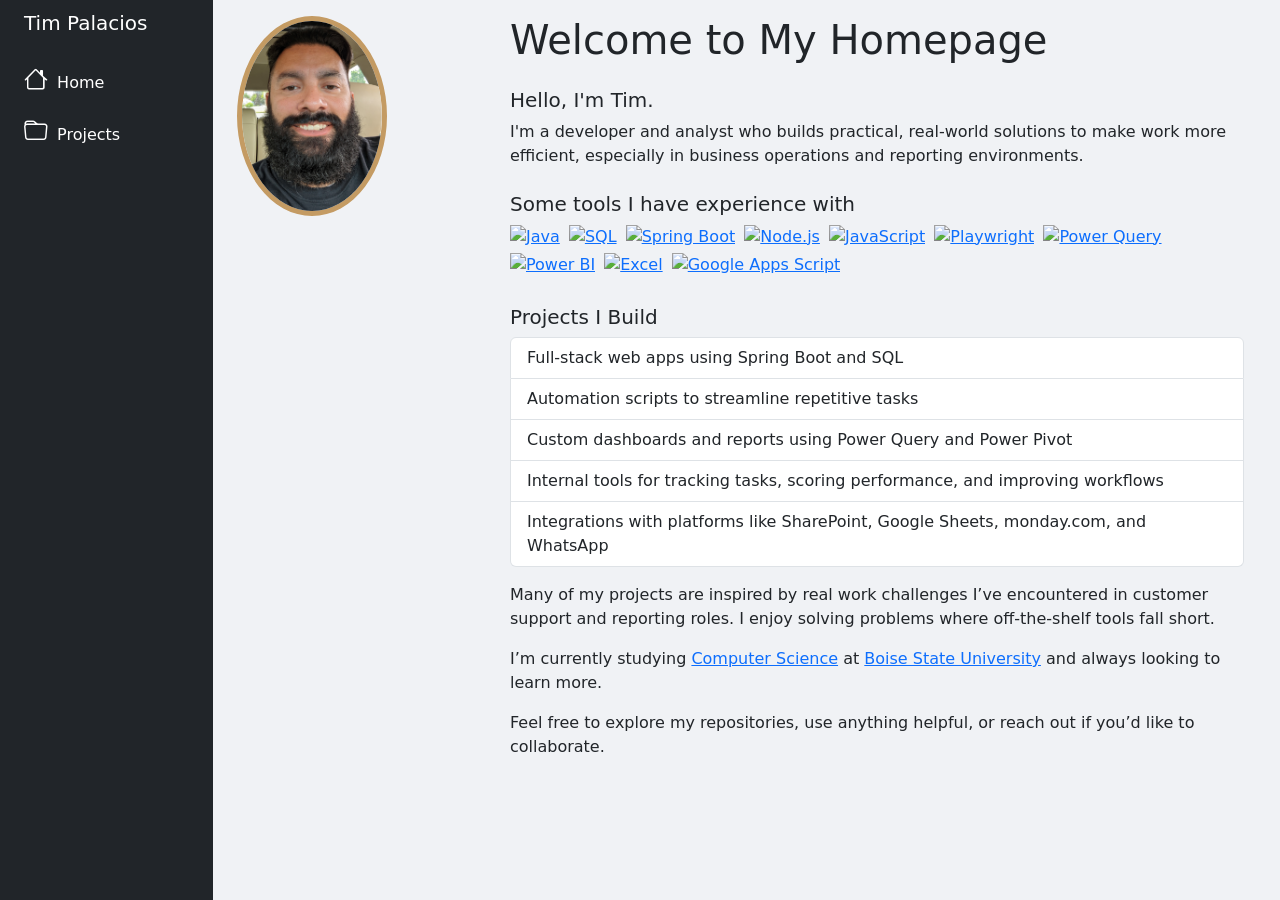
==== index.html @ 44e84a82 "Relates to #3. Modified badges for tools." ====
<!DOCTYPE html>
<html lang="en">
<head>
    <meta charset="UTF-8"/>
    <meta name="viewport" content="width=device-width, initial-scale=1"/>
    <title>Tim Palacios | Website</title>

    <!-- Bootstrap CSS -->
    <link href="https://cdn.jsdelivr.net/npm/bootstrap@5.3.3/dist/css/bootstrap.min.css" rel="stylesheet">

    <!-- Bootstrap Icons -->
    <link href="https://cdn.jsdelivr.net/npm/bootstrap-icons@1.11.3/font/bootstrap-icons.css" rel="stylesheet">

    <!-- Custom CSS (optional) -->
    <link rel="stylesheet" href="styles.css"/>
</head>
<body>

<div class="container-fluid">
    <div class="row flex-nowrap">
        <!-- Sidebar -->
        <div class="col-auto col-md-3 col-xl-2 px-sm-2 px-0 bg-dark">
            <div class="d-flex flex-column align-items-center align-items-sm-start px-3 pt-2 text-white min-vh-100">
                <a href="index.html"
                   class="d-flex align-items-center pb-3 mb-md-0 me-md-auto text-white text-decoration-none">
                    <span class="fs-5 d-none d-sm-inline">Tim Palacios</span>
                </a>
                <ul class="nav nav-pills flex-column mb-sm-auto mb-0 align-items-center align-items-sm-start" id="menu">
                    <li class="nav-item">
                        <a href="index.html" class="nav-link align-middle px-0">
                            <i class="fs-4 bi-house"></i>
                            <span class="ms-1 d-none d-sm-inline">Home</span>
                        </a>
                    </li>
                    <li class="nav-item">
                        <a href="projects.html" class="nav-link align-middle px-0">
                            <i class="fs-4 bi-folder"></i>
                            <span class="ms-1 d-none d-sm-inline">Projects</span>
                        </a>
                    </li>
                </ul>
            </div>
        </div>

        <!-- Main content -->
        <div class="col py-3">
            <div class="container-fluid">
                <div class="row">
                    <div class="col-md-3">
                        <div class="oval-frame mb-3">
                            <img src="img/profile_photo.png" class="img-fluid" alt="My profile photo">
                        </div>
                    </div>
                    <div class="col-md-9 px-4">
                        <h1 class="mb-4">Welcome to My Homepage</h1>
                        <h5>Hello, I'm Tim.</h5>
                        <p>
                            I'm a developer and analyst who builds practical, real-world solutions to make work more
                            efficient, especially in business operations and reporting environments.
                        </p>

                        <h5 class="mt-4">Some tools I have experience with</h5>
                        <ul class="list-inline">
                            <li class="list-inline-item me-1 mb-1">
                                <a href="https://www.java.com/" target="_blank">
                                    <img src="https://img.shields.io/badge/Java-ED8B00?logo=openjdk&logoColor=white" alt="Java" />
                                </a>
                            </li>
                            <li class="list-inline-item me-1 mb-1">
                                <a href="https://en.wikipedia.org/wiki/SQL" target="_blank">
                                    <img src="https://img.shields.io/badge/SQL-4479A1?logo=postgresql&logoColor=white" alt="SQL" />
                                </a>
                            </li>
                            <li class="list-inline-item me-1 mb-1">
                                <a href="https://spring.io/projects/spring-boot" target="_blank">
                                    <img src="https://img.shields.io/badge/Spring_Boot-6DB33F?logo=springboot&logoColor=white" alt="Spring Boot" />
                                </a>
                            </li>
                            <li class="list-inline-item me-1 mb-1">
                                <a href="https://nodejs.org/" target="_blank">
                                    <img src="https://img.shields.io/badge/Node.js-339933?logo=node.js&logoColor=white" alt="Node.js" />
                                </a>
                            </li>
                            <li class="list-inline-item me-1 mb-1">
                                <a href="https://developer.mozilla.org/en-US/docs/Web/JavaScript" target="_blank">
                                    <img src="https://img.shields.io/badge/JavaScript-F7DF1E?logo=javascript&logoColor=black" alt="JavaScript" />
                                </a>
                            </li>
                            <li class="list-inline-item me-1 mb-1">
                                <a href="https://playwright.dev/" target="_blank">
                                    <img src="https://img.shields.io/badge/Playwright-45BA63?logo=playwright&logoColor=white" alt="Playwright" />
                                </a>
                            </li>
                            <li class="list-inline-item me-1 mb-1">
                                <a href="https://learn.microsoft.com/en-us/power-query/" target="_blank">
                                    <img src="https://img.shields.io/badge/Power_Query-2596be?logo=microsoft&logoColor=white" alt="Power Query" />
                                </a>
                            </li>
                            <li class="list-inline-item me-1 mb-1">
                                <a href="https://powerbi.microsoft.com/" target="_blank">
                                    <img src="https://img.shields.io/badge/Power_BI-F2C811?logo=powerbi&logoColor=black" alt="Power BI" />
                                </a>
                            </li>
                            <li class="list-inline-item me-1 mb-1">
                                <a href="https://www.microsoft.com/en-us/microsoft-365/excel" target="_blank">
                                    <img src="https://img.shields.io/badge/Excel-217346?logo=microsoft-excel&logoColor=white" alt="Excel" />
                                </a>
                            </li>
                            <li class="list-inline-item me-1 mb-1">
                                <a href="https://developers.google.com/apps-script" target="_blank">
                                    <img src="https://img.shields.io/badge/Google_Apps_Script-4285F4?logo=google&logoColor=white" alt="Google Apps Script" />
                                </a>
                            </li>
                        </ul>

                        <h5 class="mt-4">Projects I Build</h5>
                        <ul class="list-group mb-3">
                            <li class="list-group-item">Full-stack web apps using Spring Boot and SQL</li>
                            <li class="list-group-item">Automation scripts to streamline repetitive tasks</li>
                            <li class="list-group-item">Custom dashboards and reports using Power Query and Power
                                Pivot
                            </li>
                            <li class="list-group-item">Internal tools for tracking tasks, scoring performance, and
                                improving workflows
                            </li>
                            <li class="list-group-item">Integrations with platforms like SharePoint, Google Sheets,
                                monday.com, and WhatsApp
                            </li>
                        </ul>

                        <p>
                            Many of my projects are inspired by real work challenges I’ve encountered in customer
                            support and reporting roles.
                            I enjoy solving problems where off-the-shelf tools fall short.
                        </p>

                        <p>
                            I’m currently studying <a href="https://www.boisestate.edu/coen-cs/" target="_blank">Computer Science</a> at
                            <a href="https://www.boisestate.edu/" target="_blank">Boise State University</a> and always looking to
                            learn more.
                        </p>

                        <p>
                            Feel free to explore my repositories, use anything helpful, or reach out if you’d like to
                            collaborate.
                        </p>
                    </div>
                </div>
            </div>
        </div>
    </div>
</div>
<!-- Bootstrap JS (Bundle includes Popper) -->
<script src="https://cdn.jsdelivr.net/npm/bootstrap@5.3.3/dist/js/bootstrap.bundle.min.js"></script>

</body>
</html>
---- styles.css ----
body {
    background-color: #f0f2f5;
    overflow-x: hidden;
}

.nav-link {
    color: #ffffff;
}

.nav-link:hover,
.nav-link:focus {
    color: #c49b63;
}

.bg-dark {
    background-color: #212529 !important;
}

.oval-frame {
    width: 150px;
    height: 200px;
    overflow: hidden;
    border-radius: 50% / 50%;
    border: 5px solid #c49b63;
}

.oval-frame img {
    width: 150px;
    height: auto;
    display: block;
    margin: 0 auto;
}

a.techstack {
    text-decoration: none;
}
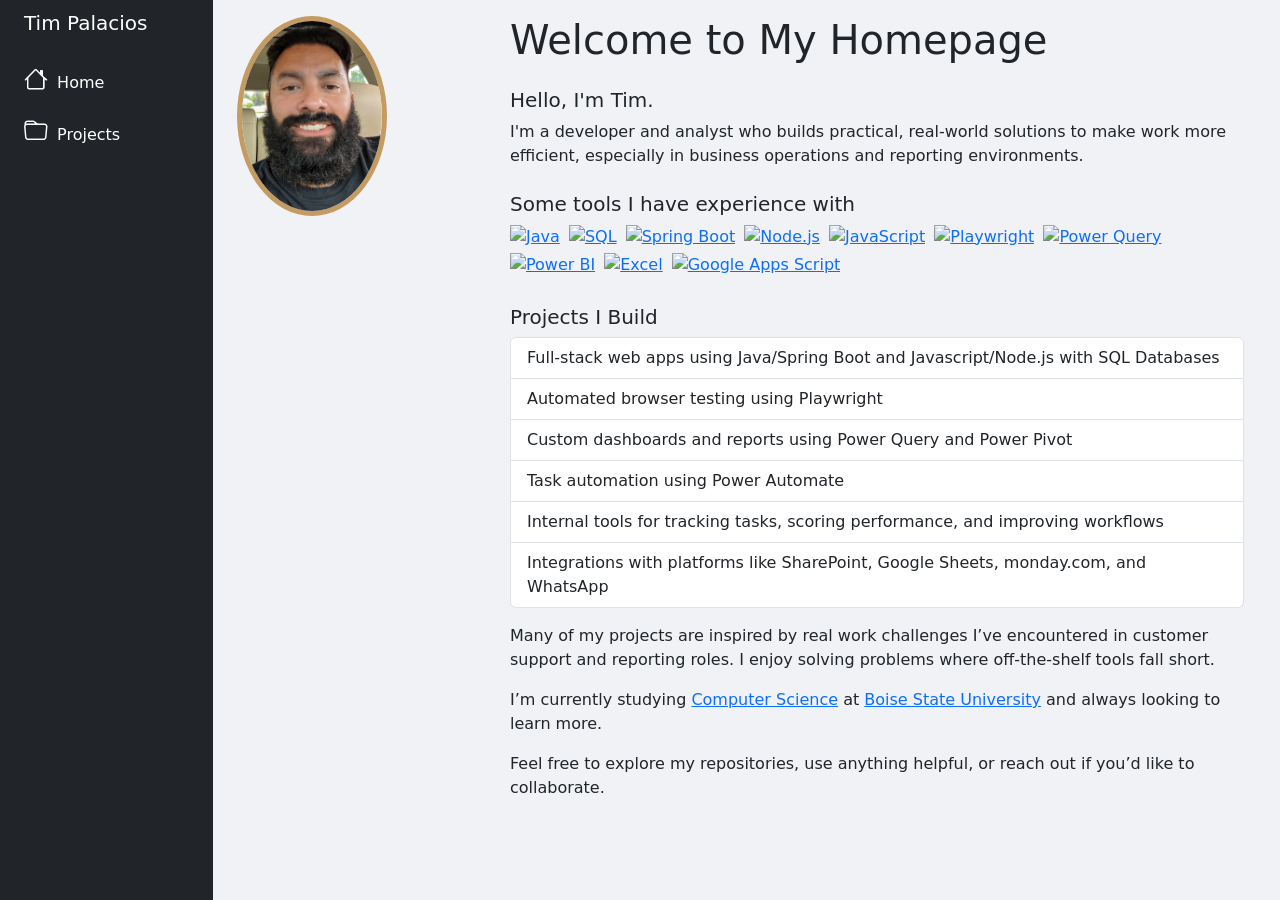
==== commit 8638ee59: "Relates to #3. Modified Projects I Build section." ====
--- a/index.html
+++ b/index.html
@@ -115,11 +115,12 @@
 
                         <h5 class="mt-4">Projects I Build</h5>
                         <ul class="list-group mb-3">
-                            <li class="list-group-item">Full-stack web apps using Spring Boot and SQL</li>
-                            <li class="list-group-item">Automation scripts to streamline repetitive tasks</li>
+                            <li class="list-group-item">Full-stack web apps using Java/Spring Boot and Javascript/Node.js with SQL Databases</li>
+                            <li class="list-group-item">Automated browser testing using Playwright</li>
                             <li class="list-group-item">Custom dashboards and reports using Power Query and Power
                                 Pivot
                             </li>
+                            <li class="list-group-item">Task automation using Power Automate</li>
                             <li class="list-group-item">Internal tools for tracking tasks, scoring performance, and
                                 improving workflows
                             </li>
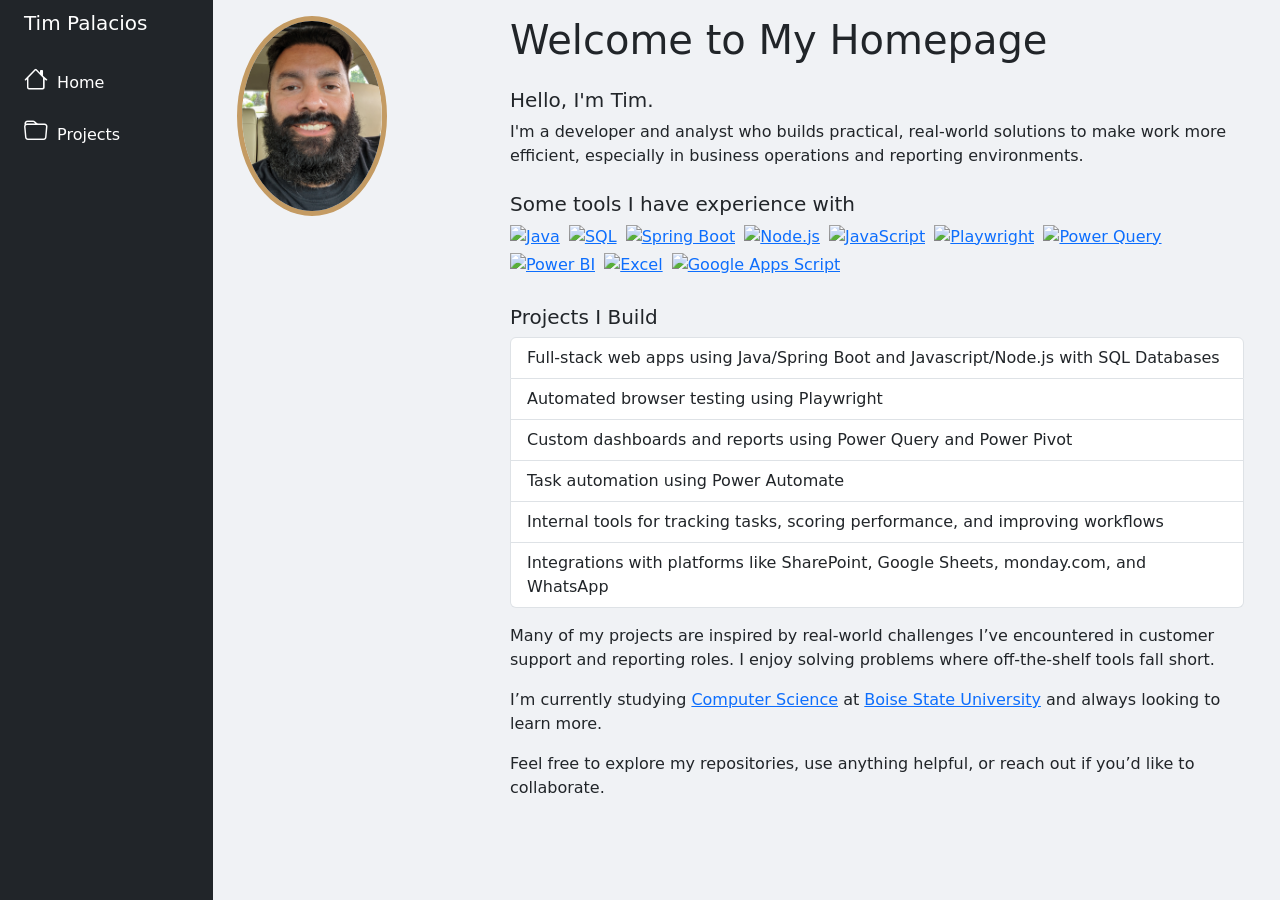
==== commit bc8cd382: "Relates to #3. Fixed typo real work to real-world." ====
--- a/index.html
+++ b/index.html
@@ -130,7 +130,7 @@
                         </ul>
 
                         <p>
-                            Many of my projects are inspired by real work challenges I’ve encountered in customer
+                            Many of my projects are inspired by real-world challenges I’ve encountered in customer
                             support and reporting roles.
                             I enjoy solving problems where off-the-shelf tools fall short.
                         </p>
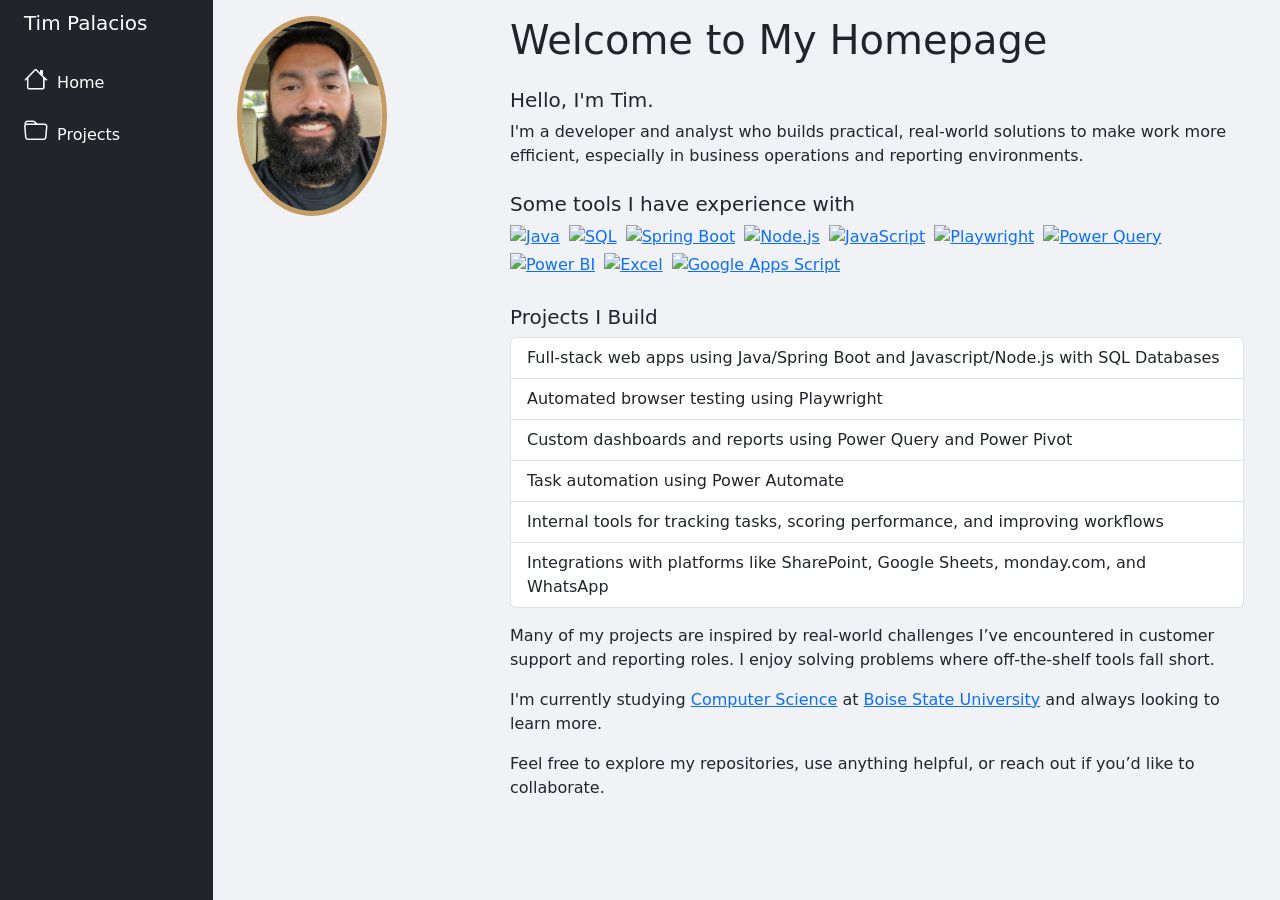
==== commit 94849fca: "Fixed possible window.opener vulnerability" ====
--- a/index.html
+++ b/index.html
@@ -13,6 +13,16 @@
 
     <!-- Custom CSS (optional) -->
     <link rel="stylesheet" href="styles.css"/>
+
+    <!-- Google tag (gtag.js) -->
+    <script async src="https://www.googletagmanager.com/gtag/js?id=G-NB6CGJ47D2"></script>
+    <script>
+        window.dataLayer = window.dataLayer || [];
+        function gtag(){dataLayer.push(arguments);}
+        gtag('js', new Date());
+
+        gtag('config', 'G-NB6CGJ47D2');
+    </script>
 </head>
 <body>
 
@@ -62,52 +72,52 @@
                         <h5 class="mt-4">Some tools I have experience with</h5>
                         <ul class="list-inline">
                             <li class="list-inline-item me-1 mb-1">
-                                <a href="https://www.java.com/" target="_blank">
+                                <a href="https://www.java.com/" target="_blank" rel="noopener noreferrer">
                                     <img src="https://img.shields.io/badge/Java-ED8B00?logo=openjdk&logoColor=white" alt="Java" />
                                 </a>
                             </li>
                             <li class="list-inline-item me-1 mb-1">
-                                <a href="https://en.wikipedia.org/wiki/SQL" target="_blank">
+                                <a href="https://en.wikipedia.org/wiki/SQL" target="_blank" rel="noopener noreferrer">
                                     <img src="https://img.shields.io/badge/SQL-4479A1?logo=postgresql&logoColor=white" alt="SQL" />
                                 </a>
                             </li>
                             <li class="list-inline-item me-1 mb-1">
-                                <a href="https://spring.io/projects/spring-boot" target="_blank">
+                                <a href="https://spring.io/projects/spring-boot" target="_blank" rel="noopener noreferrer">
                                     <img src="https://img.shields.io/badge/Spring_Boot-6DB33F?logo=springboot&logoColor=white" alt="Spring Boot" />
                                 </a>
                             </li>
                             <li class="list-inline-item me-1 mb-1">
-                                <a href="https://nodejs.org/" target="_blank">
+                                <a href="https://nodejs.org/" target="_blank" rel="noopener noreferrer">
                                     <img src="https://img.shields.io/badge/Node.js-339933?logo=node.js&logoColor=white" alt="Node.js" />
                                 </a>
                             </li>
                             <li class="list-inline-item me-1 mb-1">
-                                <a href="https://developer.mozilla.org/en-US/docs/Web/JavaScript" target="_blank">
+                                <a href="https://developer.mozilla.org/en-US/docs/Web/JavaScript" target="_blank" rel="noopener noreferrer">
                                     <img src="https://img.shields.io/badge/JavaScript-F7DF1E?logo=javascript&logoColor=black" alt="JavaScript" />
                                 </a>
                             </li>
                             <li class="list-inline-item me-1 mb-1">
-                                <a href="https://playwright.dev/" target="_blank">
+                                <a href="https://playwright.dev/" target="_blank" rel="noopener noreferrer">
                                     <img src="https://img.shields.io/badge/Playwright-45BA63?logo=playwright&logoColor=white" alt="Playwright" />
                                 </a>
                             </li>
                             <li class="list-inline-item me-1 mb-1">
-                                <a href="https://learn.microsoft.com/en-us/power-query/" target="_blank">
+                                <a href="https://learn.microsoft.com/en-us/power-query/" target="_blank" rel="noopener noreferrer">
                                     <img src="https://img.shields.io/badge/Power_Query-2596be?logo=microsoft&logoColor=white" alt="Power Query" />
                                 </a>
                             </li>
                             <li class="list-inline-item me-1 mb-1">
-                                <a href="https://powerbi.microsoft.com/" target="_blank">
+                                <a href="https://powerbi.microsoft.com/" target="_blank" rel="noopener noreferrer">
                                     <img src="https://img.shields.io/badge/Power_BI-F2C811?logo=powerbi&logoColor=black" alt="Power BI" />
                                 </a>
                             </li>
                             <li class="list-inline-item me-1 mb-1">
-                                <a href="https://www.microsoft.com/en-us/microsoft-365/excel" target="_blank">
+                                <a href="https://www.microsoft.com/en-us/microsoft-365/excel" target="_blank" rel="noopener noreferrer">
                                     <img src="https://img.shields.io/badge/Excel-217346?logo=microsoft-excel&logoColor=white" alt="Excel" />
                                 </a>
                             </li>
                             <li class="list-inline-item me-1 mb-1">
-                                <a href="https://developers.google.com/apps-script" target="_blank">
+                                <a href="https://developers.google.com/apps-script" target="_blank" rel="noopener noreferrer">
                                     <img src="https://img.shields.io/badge/Google_Apps_Script-4285F4?logo=google&logoColor=white" alt="Google Apps Script" />
                                 </a>
                             </li>
@@ -136,8 +146,8 @@
                         </p>
 
                         <p>
-                            I’m currently studying <a href="https://www.boisestate.edu/coen-cs/" target="_blank">Computer Science</a> at
-                            <a href="https://www.boisestate.edu/" target="_blank">Boise State University</a> and always looking to
+                            I'm currently studying <a href="https://www.boisestate.edu/coen-cs/" target="_blank" rel="noopener noreferrer">Computer Science</a> at
+                            <a href="https://www.boisestate.edu/" target="_blank" rel="noopener noreferrer">Boise State University</a> and always looking to
                             learn more.
                         </p>
 
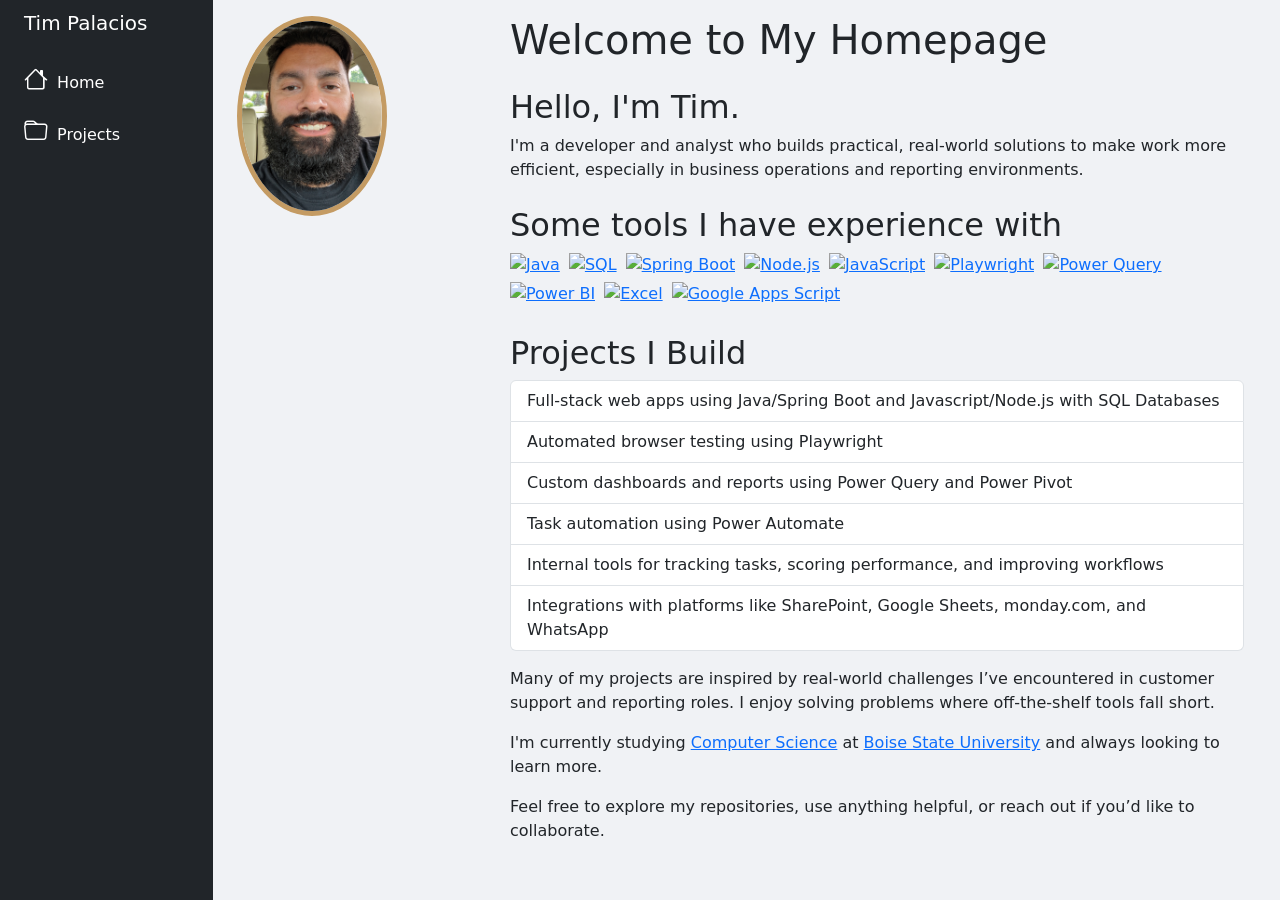
==== commit 2e7bf181: "Improved SEO and Analystics" ====
--- a/index.html
+++ b/index.html
@@ -31,7 +31,7 @@
         <!-- Sidebar -->
         <div class="col-auto col-md-3 col-xl-2 px-sm-2 px-0 bg-dark">
             <div class="d-flex flex-column align-items-center align-items-sm-start px-3 pt-2 text-white min-vh-100">
-                <a href="index.html"
+                <a href="/"
                    class="d-flex align-items-center pb-3 mb-md-0 me-md-auto text-white text-decoration-none">
                     <span class="fs-5 d-none d-sm-inline">Tim Palacios</span>
                 </a>
@@ -63,13 +63,13 @@
                     </div>
                     <div class="col-md-9 px-4">
                         <h1 class="mb-4">Welcome to My Homepage</h1>
-                        <h5>Hello, I'm Tim.</h5>
+                        <h2>Hello, I'm Tim.</h2>
                         <p>
                             I'm a developer and analyst who builds practical, real-world solutions to make work more
                             efficient, especially in business operations and reporting environments.
                         </p>
 
-                        <h5 class="mt-4">Some tools I have experience with</h5>
+                        <h2 class="mt-4">Some tools I have experience with</h2>
                         <ul class="list-inline">
                             <li class="list-inline-item me-1 mb-1">
                                 <a href="https://www.java.com/" target="_blank" rel="noopener noreferrer">
@@ -123,7 +123,7 @@
                             </li>
                         </ul>
 
-                        <h5 class="mt-4">Projects I Build</h5>
+                        <h2 class="mt-4">Projects I Build</h2>
                         <ul class="list-group mb-3">
                             <li class="list-group-item">Full-stack web apps using Java/Spring Boot and Javascript/Node.js with SQL Databases</li>
                             <li class="list-group-item">Automated browser testing using Playwright</li>
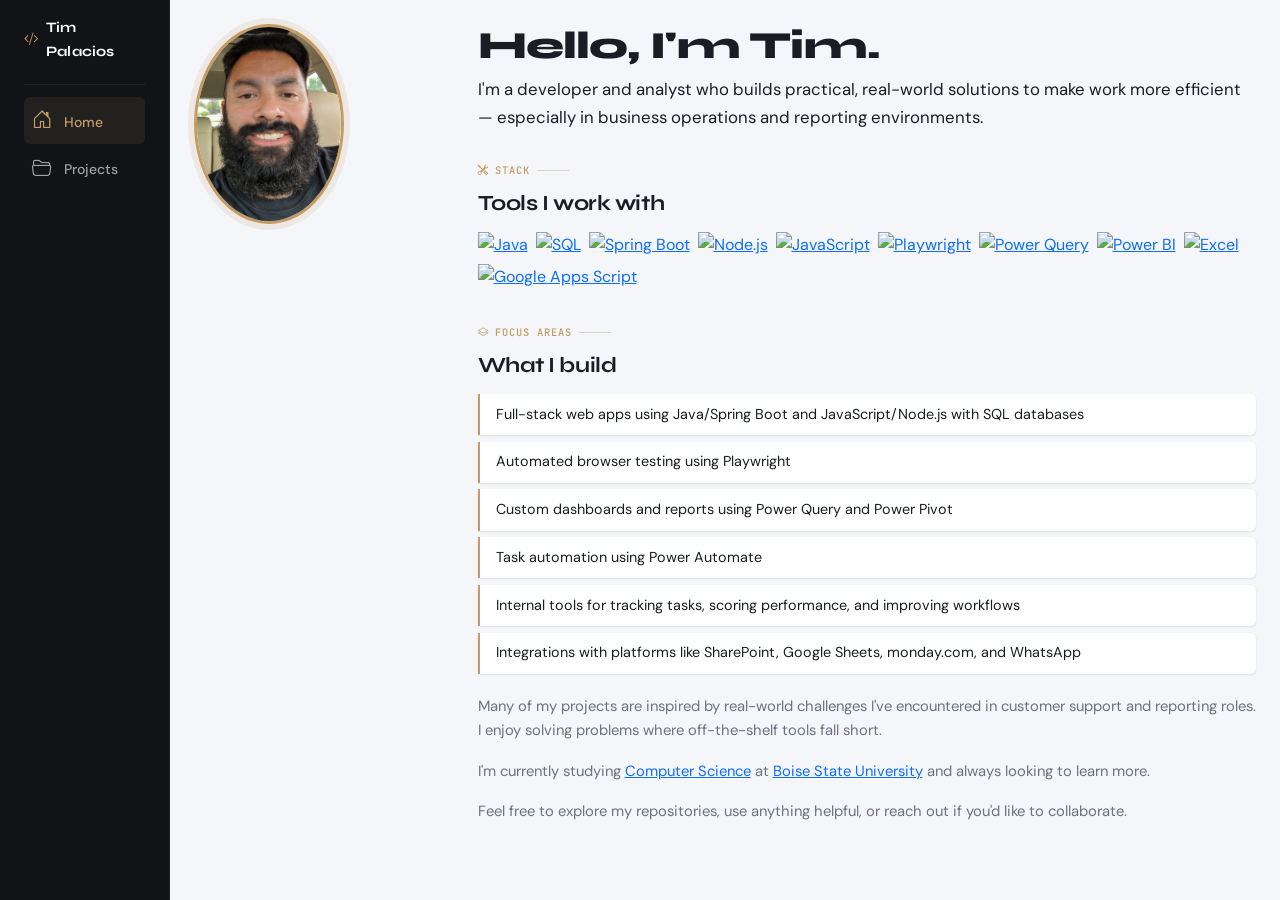
==== commit a9bdc110: "Relates to #9 #10 #11. UI overhaul — fonts, featured project, layout polish - Swap Inter for Syne (h" ====
--- a/index.html
+++ b/index.html
@@ -3,7 +3,7 @@
 <head>
     <meta charset="UTF-8"/>
     <meta name="viewport" content="width=device-width, initial-scale=1"/>
-    <title>Tim Palacios | Website</title>
+    <title>Tim Palacios | Developer &amp; Analyst</title>
 
     <!-- Bootstrap CSS -->
     <link href="https://cdn.jsdelivr.net/npm/bootstrap@5.3.3/dist/css/bootstrap.min.css" rel="stylesheet">
@@ -11,7 +11,7 @@
     <!-- Bootstrap Icons -->
     <link href="https://cdn.jsdelivr.net/npm/bootstrap-icons@1.11.3/font/bootstrap-icons.css" rel="stylesheet">
 
-    <!-- Custom CSS (optional) -->
+    <!-- Custom CSS -->
     <link rel="stylesheet" href="styles.css"/>
 
     <!-- Google tag (gtag.js) -->
@@ -20,7 +20,6 @@
         window.dataLayer = window.dataLayer || [];
         function gtag(){dataLayer.push(arguments);}
         gtag('js', new Date());
-
         gtag('config', 'G-NB6CGJ47D2');
     </script>
 </head>
@@ -29,23 +28,23 @@
 <div class="container-fluid">
     <div class="row flex-nowrap">
         <!-- Sidebar -->
-        <div class="col-auto col-md-3 col-xl-2 px-sm-2 px-0 bg-dark">
-            <div class="d-flex flex-column align-items-center align-items-sm-start px-3 pt-2 text-white min-vh-100">
-                <a href="/"
-                   class="d-flex align-items-center pb-3 mb-md-0 me-md-auto text-white text-decoration-none">
-                    <span class="fs-5 d-none d-sm-inline">Tim Palacios</span>
+        <div class="col-auto sidebar-col px-sm-2 px-0 bg-dark">
+            <div class="d-flex flex-column align-items-center align-items-sm-start px-3 pt-3 text-white min-vh-100">
+                <a href="/" class="sidebar-brand d-none d-sm-flex w-100">
+                    <i class="bi bi-code-slash" style="color: var(--color-accent);"></i>
+                    Tim Palacios
                 </a>
-                <ul class="nav nav-pills flex-column mb-sm-auto mb-0 align-items-center align-items-sm-start" id="menu">
-                    <li class="nav-item">
-                        <a href="index.html" class="nav-link align-middle px-0">
-                            <i class="fs-4 bi-house"></i>
-                            <span class="ms-1 d-none d-sm-inline">Home</span>
+                <ul class="nav nav-pills flex-column mb-sm-auto mb-0 align-items-center align-items-sm-start w-100" id="menu">
+                    <li class="nav-item w-100">
+                        <a href="index.html" class="nav-link align-middle px-2 active" style="color: var(--color-accent); background: rgba(196,155,99,0.1);">
+                            <i class="fs-5 bi-house-door"></i>
+                            <span class="ms-2 d-none d-sm-inline">Home</span>
                         </a>
                     </li>
-                    <li class="nav-item">
-                        <a href="projects.html" class="nav-link align-middle px-0">
-                            <i class="fs-4 bi-folder"></i>
-                            <span class="ms-1 d-none d-sm-inline">Projects</span>
+                    <li class="nav-item w-100">
+                        <a href="projects.html" class="nav-link align-middle px-2">
+                            <i class="fs-5 bi-folder2-open"></i>
+                            <span class="ms-2 d-none d-sm-inline">Projects</span>
                         </a>
                     </li>
                 </ul>
@@ -53,24 +52,24 @@
         </div>
 
         <!-- Main content -->
-        <div class="col py-3">
-            <div class="container-fluid">
-                <div class="row">
-                    <div class="col-md-3">
-                        <div class="oval-frame mb-3">
-                            <img src="img/profile_photo.png" class="img-fluid" alt="My profile photo">
+        <div class="col py-4 px-4">
+            <div class="content-area">
+                <div class="row align-items-start">
+                    <div class="col-md-3 mb-3">
+                        <div class="oval-frame">
+                            <img src="img/profile_photo.png" class="img-fluid" alt="Tim Palacios profile photo">
                         </div>
                     </div>
-                    <div class="col-md-9 px-4">
-                        <h1 class="mb-4">Welcome to My Homepage</h1>
-                        <h2>Hello, I'm Tim.</h2>
-                        <p>
+                    <div class="col-md-9 ps-md-4">
+                        <h1 class="mb-2">Hello, I'm Tim.</h1>
+                        <p class="mb-4" style="font-size: 1.05rem;">
                             I'm a developer and analyst who builds practical, real-world solutions to make work more
-                            efficient, especially in business operations and reporting environments.
+                            efficient — especially in business operations and reporting environments.
                         </p>
 
-                        <h2 class="mt-4">Some tools I have experience with</h2>
-                        <ul class="list-inline">
+                        <div class="section-label"><i class="bi bi-tools"></i> Stack</div>
+                        <h2 class="mt-0 mb-3">Tools I work with</h2>
+                        <ul class="list-inline mb-4">
                             <li class="list-inline-item me-1 mb-1">
                                 <a href="https://www.java.com/" target="_blank" rel="noopener noreferrer">
                                     <img src="https://img.shields.io/badge/Java-ED8B00?logo=openjdk&logoColor=white" alt="Java" />
@@ -123,37 +122,29 @@
                             </li>
                         </ul>
 
-                        <h2 class="mt-4">Projects I Build</h2>
-                        <ul class="list-group mb-3">
-                            <li class="list-group-item">Full-stack web apps using Java/Spring Boot and Javascript/Node.js with SQL Databases</li>
-                            <li class="list-group-item">Automated browser testing using Playwright</li>
-                            <li class="list-group-item">Custom dashboards and reports using Power Query and Power
-                                Pivot
-                            </li>
-                            <li class="list-group-item">Task automation using Power Automate</li>
-                            <li class="list-group-item">Internal tools for tracking tasks, scoring performance, and
-                                improving workflows
-                            </li>
-                            <li class="list-group-item">Integrations with platforms like SharePoint, Google Sheets,
-                                monday.com, and WhatsApp
-                            </li>
+                        <div class="section-label"><i class="bi bi-layers"></i> Focus Areas</div>
+                        <h2 class="mt-0 mb-3">What I build</h2>
+                        <ul class="focus-list">
+                            <li>Full-stack web apps using Java/Spring Boot and JavaScript/Node.js with SQL databases</li>
+                            <li>Automated browser testing using Playwright</li>
+                            <li>Custom dashboards and reports using Power Query and Power Pivot</li>
+                            <li>Task automation using Power Automate</li>
+                            <li>Internal tools for tracking tasks, scoring performance, and improving workflows</li>
+                            <li>Integrations with platforms like SharePoint, Google Sheets, monday.com, and WhatsApp</li>
                         </ul>
 
-                        <p>
-                            Many of my projects are inspired by real-world challenges I’ve encountered in customer
-                            support and reporting roles.
-                            I enjoy solving problems where off-the-shelf tools fall short.
+                        <p style="font-size: 0.925rem; color: var(--color-text-muted);">
+                            Many of my projects are inspired by real-world challenges I've encountered in customer
+                            support and reporting roles. I enjoy solving problems where off-the-shelf tools fall short.
                         </p>
 
-                        <p>
+                        <p style="font-size: 0.925rem; color: var(--color-text-muted);">
                             I'm currently studying <a href="https://www.boisestate.edu/coen-cs/" target="_blank" rel="noopener noreferrer">Computer Science</a> at
-                            <a href="https://www.boisestate.edu/" target="_blank" rel="noopener noreferrer">Boise State University</a> and always looking to
-                            learn more.
+                            <a href="https://www.boisestate.edu/" target="_blank" rel="noopener noreferrer">Boise State University</a> and always looking to learn more.
                         </p>
 
-                        <p>
-                            Feel free to explore my repositories, use anything helpful, or reach out if you’d like to
-                            collaborate.
+                        <p style="font-size: 0.925rem; color: var(--color-text-muted);">
+                            Feel free to explore my repositories, use anything helpful, or reach out if you'd like to collaborate.
                         </p>
                     </div>
                 </div>
@@ -161,7 +152,8 @@
         </div>
     </div>
 </div>
-<!-- Bootstrap JS (Bundle includes Popper) -->
+
+<!-- Bootstrap JS -->
 <script src="https://cdn.jsdelivr.net/npm/bootstrap@5.3.3/dist/js/bootstrap.bundle.min.js"></script>
 
 </body>
--- a/styles.css
+++ b/styles.css
@@ -1,27 +1,164 @@
+/* ================================
+   Custom Fonts
+   ================================ */
+@import url('https://fonts.googleapis.com/css2?family=Syne:wght@600;700;800&family=DM+Sans:opsz,wght@9..40,400;9..40,500&family=JetBrains+Mono:wght@500&display=swap');
+
+/* ================================
+   CSS Variables / Custom Properties
+   ================================ */
+:root {
+    /* Colors - Light Mode */
+    --color-bg: #f4f6f9;
+    --color-surface: #ffffff;
+    --color-text: #1a1d23;
+    --color-text-muted: #6b7280;
+    --color-accent: #c49b63;
+    --color-accent-dim: rgba(196, 155, 99, 0.15);
+    --color-dark: #111317;
+    --color-white: #ffffff;
+    --color-link: #0d6efd;
+    --color-link-hover: #0a58ca;
+    --color-border: rgba(0, 0, 0, 0.08);
+    --color-featured-border: rgba(196, 155, 99, 0.5);
+
+    /* Spacing */
+    --spacing-sm: 0.5rem;
+    --spacing-md: 1rem;
+    --spacing-lg: 2rem;
+
+    /* Transitions */
+    --transition-fast: 0.15s ease;
+    --transition-normal: 0.2s ease;
+    --transition-slow: 0.3s ease;
+
+    /* Shadows */
+    --shadow-sm: 0 1px 3px rgba(0, 0, 0, 0.06), 0 1px 2px rgba(0, 0, 0, 0.04);
+    --shadow-md: 0 4px 16px rgba(0, 0, 0, 0.1);
+    --shadow-lg: 0 8px 32px rgba(0, 0, 0, 0.15);
+    --shadow-featured: 0 4px 20px rgba(196, 155, 99, 0.2);
+
+    /* Border radius */
+    --radius-sm: 6px;
+    --radius-md: 10px;
+    --radius-lg: 14px;
+}
+
+/* ================================
+   Dark Mode Variables
+   ================================ */
+@media (prefers-color-scheme: dark) {
+    :root {
+        --color-bg: #0f1117;
+        --color-surface: #1a1d26;
+        --color-text: #e8eaf0;
+        --color-text-muted: #9095a3;
+        --color-dark: #080a0f;
+        --color-white: #ffffff;
+        --color-link: #6ea8fe;
+        --color-link-hover: #9ec5fe;
+        --color-border: rgba(255, 255, 255, 0.07);
+        --color-featured-border: rgba(196, 155, 99, 0.4);
+    }
+}
+
+/* ================================
+   Global Reset
+   ================================ */
+*, *::before, *::after {
+    box-sizing: border-box;
+}
+
+/* ================================
+   Base Styles
+   ================================ */
 body {
-    background-color: #f0f2f5;
-    overflow-x: hidden;
+    background-color: var(--color-bg);
+    color: var(--color-text);
+    font-family: 'DM Sans', system-ui, -apple-system, sans-serif;
+    font-size: 1rem;
+    line-height: 1.65;
+}
+
+/* ================================
+   Main Content Area
+   ================================ */
+.content-area {
+    max-width: 1100px;
+}
+
+/* ================================
+   Navigation / Sidebar
+   ================================ */
+.bg-dark {
+    background-color: var(--color-dark) !important;
+    border-right: 1px solid rgba(255, 255, 255, 0.05);
+}
+
+@media (min-width: 576px) {
+    .sidebar-col {
+        width: 170px;
+        flex: 0 0 170px;
+    }
+}
+
+.sidebar-brand {
+    font-family: 'Syne', sans-serif;
+    font-size: 0.9rem;
+    font-weight: 700;
+    letter-spacing: 0.01em;
+    color: var(--color-white);
+    text-decoration: none;
+    display: flex;
+    align-items: center;
+    gap: 0.5rem;
+    padding-bottom: 1.25rem;
+    border-bottom: 1px solid rgba(255, 255, 255, 0.08);
+    margin-bottom: 0.75rem;
+}
+
+.sidebar-brand:hover {
+    color: var(--color-accent);
 }
 
 .nav-link {
-    color: #ffffff;
+    font-family: 'DM Sans', sans-serif;
+    color: rgba(255, 255, 255, 0.6);
+    font-size: 0.875rem;
+    font-weight: 500;
+    border-radius: var(--radius-sm);
+    padding: 0.45rem 0.6rem;
+    transition: color var(--transition-normal), background var(--transition-normal), transform var(--transition-fast);
 }
 
 .nav-link:hover,
 .nav-link:focus {
-    color: #c49b63;
-}
-
-.bg-dark {
-    background-color: #212529 !important;
-}
-
+    color: var(--color-white);
+    background: rgba(255, 255, 255, 0.07);
+    transform: translateX(3px);
+}
+
+.nav-link:focus {
+    outline: 2px solid var(--color-accent);
+    outline-offset: 2px;
+}
+
+
+/* ================================
+   Profile / Oval Frame
+   ================================ */
 .oval-frame {
     width: 150px;
     height: 200px;
     overflow: hidden;
     border-radius: 50% / 50%;
-    border: 5px solid #c49b63;
+    border: 3px solid var(--color-accent);
+    box-shadow: 0 0 0 6px var(--color-accent-dim);
+    transition: transform var(--transition-normal), box-shadow var(--transition-normal);
+}
+
+.oval-frame:hover {
+    transform: scale(1.04);
+    box-shadow: 0 0 0 8px var(--color-accent-dim), var(--shadow-md);
 }
 
 .oval-frame img {
@@ -31,6 +168,365 @@
     margin: 0 auto;
 }
 
+@media (max-width: 576px) {
+    .oval-frame {
+        width: 120px;
+        height: 160px;
+    }
+
+    .oval-frame img {
+        width: 120px;
+    }
+}
+
+@media (max-width: 375px) {
+    .oval-frame {
+        width: 100px;
+        height: 133px;
+    }
+
+    .oval-frame img {
+        width: 100px;
+    }
+}
+
+/* ================================
+   Section Labels
+   ================================ */
+.section-label {
+    display: inline-flex;
+    align-items: center;
+    gap: 0.4rem;
+    font-family: 'JetBrains Mono', monospace;
+    font-size: 0.65rem;
+    font-weight: 500;
+    letter-spacing: 0.1em;
+    text-transform: uppercase;
+    color: var(--color-accent);
+    margin-bottom: 0.75rem;
+}
+
+.section-label::after {
+    content: '';
+    display: block;
+    width: 2rem;
+    height: 1px;
+    background: var(--color-accent);
+    opacity: 0.4;
+}
+
+/* ================================
+   Typography
+   ================================ */
+h1, h2, h3, h4, h5, h6 {
+    font-family: 'Syne', sans-serif;
+    font-weight: 700;
+    line-height: 1.15;
+    letter-spacing: -0.02em;
+    color: var(--color-text);
+}
+
+h1 {
+    font-size: 2.4rem;
+    font-weight: 800;
+}
+
+h2 {
+    font-size: 1.35rem;
+    margin-top: 1.5rem;
+    margin-bottom: 0.6rem;
+}
+
+.card-title {
+    font-family: 'Syne', sans-serif;
+}
+
+@media (max-width: 768px) {
+    h1 {
+        font-size: 1.9rem;
+    }
+
+    h2 {
+        font-size: 1.15rem;
+    }
+}
+
+/* ================================
+   Cards — Base
+   ================================ */
+.card {
+    background-color: var(--color-surface);
+    border: 1px solid var(--color-border);
+    border-radius: var(--radius-md);
+    box-shadow: var(--shadow-sm);
+    transition: transform var(--transition-normal), box-shadow var(--transition-normal);
+}
+
+.card:hover {
+    transform: translateY(-3px);
+    box-shadow: var(--shadow-md);
+}
+
+.card-body {
+    padding: 1.4rem 1.5rem;
+}
+
+.card-title {
+    font-size: 1rem;
+    font-weight: 700;
+    letter-spacing: -0.01em;
+    margin-bottom: 0.75rem;
+    color: var(--color-text);
+}
+
+/* ================================
+   Featured Project Card
+   ================================ */
+.card-featured {
+    border: 1px solid var(--color-featured-border);
+    background: linear-gradient(135deg, rgba(196, 155, 99, 0.06) 0%, var(--color-surface) 55%);
+    position: relative;
+    overflow: hidden;
+}
+
+.card-featured::before {
+    content: '';
+    position: absolute;
+    top: 0;
+    left: 0;
+    right: 0;
+    height: 2px;
+    background: linear-gradient(90deg, var(--color-accent) 0%, rgba(196, 155, 99, 0.3) 60%, transparent 100%);
+}
+
+.card-featured:hover {
+    box-shadow: var(--shadow-featured);
+    transform: translateY(-3px);
+}
+
+.card-featured .card-title {
+    font-size: 1.25rem;
+}
+
+.badge-featured {
+    display: inline-flex;
+    align-items: center;
+    gap: 0.3rem;
+    font-family: 'JetBrains Mono', monospace;
+    font-size: 0.6rem;
+    font-weight: 500;
+    letter-spacing: 0.08em;
+    text-transform: uppercase;
+    color: var(--color-accent);
+    background: var(--color-accent-dim);
+    border: 1px solid rgba(196, 155, 99, 0.3);
+    border-radius: 100px;
+    padding: 0.2rem 0.65rem;
+    margin-bottom: 0.75rem;
+}
+
+/* ================================
+   Project Card Actions
+   ================================ */
+.card-actions {
+    display: flex;
+    align-items: center;
+    gap: 0.75rem;
+    flex-wrap: wrap;
+    margin-top: 1rem;
+}
+
+.card-link {
+    font-size: 0.825rem;
+    font-weight: 500;
+    color: var(--color-text-muted);
+    text-decoration: none;
+    display: inline-flex;
+    align-items: center;
+    gap: 0.3rem;
+    transition: color var(--transition-fast);
+}
+
+.card-link:hover,
+.card-link:focus {
+    color: var(--color-accent);
+}
+
+.card-link-primary {
+    font-size: 0.825rem;
+    font-weight: 600;
+    color: #111;
+    background: var(--color-accent);
+    text-decoration: none;
+    display: inline-flex;
+    align-items: center;
+    gap: 0.35rem;
+    padding: 0.35rem 0.9rem;
+    border-radius: 100px;
+    transition: background var(--transition-fast), transform var(--transition-fast), box-shadow var(--transition-fast);
+}
+
+.card-link-primary:hover,
+.card-link-primary:focus {
+    background: #d4ab73;
+    transform: translateY(-1px);
+    box-shadow: 0 2px 8px rgba(196, 155, 99, 0.4);
+    color: #111;
+}
+
+/* ================================
+   Tech Stack Badges
+   ================================ */
 a.techstack {
     text-decoration: none;
-}+    display: inline-block;
+    transition: transform var(--transition-fast), opacity var(--transition-fast);
+}
+
+a.techstack:hover,
+a.techstack:focus {
+    transform: translateY(-2px);
+    opacity: 0.85;
+}
+
+a.techstack:focus {
+    outline: 2px solid var(--color-accent);
+    outline-offset: 2px;
+}
+
+.tech-stack-row {
+    display: flex;
+    flex-wrap: wrap;
+    gap: 0.35rem;
+    margin-top: 0.25rem;
+}
+
+/* ================================
+   Status / Meta Text
+   ================================ */
+.project-meta {
+    font-size: 0.8rem;
+    color: var(--color-text-muted);
+    margin-bottom: 0.5rem;
+}
+
+.project-meta strong {
+    color: var(--color-text);
+    font-weight: 600;
+}
+
+/* ================================
+   Focus Areas List (replaces list-group)
+   ================================ */
+.focus-list {
+    list-style: none;
+    padding: 0;
+    margin: 0 0 1.25rem 0;
+    display: flex;
+    flex-direction: column;
+    gap: 0.4rem;
+}
+
+.focus-list li {
+    font-size: 0.9rem;
+    color: var(--color-text);
+    padding: 0.55rem 0.75rem 0.55rem 1rem;
+    border-left: 2px solid var(--color-accent);
+    background: var(--color-surface);
+    border-radius: 0 var(--radius-sm) var(--radius-sm) 0;
+    box-shadow: var(--shadow-sm);
+}
+
+@media (prefers-color-scheme: dark) {
+    .focus-list li {
+        background: var(--color-surface);
+    }
+}
+
+/* ================================
+   General Links
+   ================================ */
+a {
+    transition: color var(--transition-fast);
+}
+
+a:focus {
+    outline: 2px solid var(--color-accent);
+    outline-offset: 2px;
+}
+
+/* ================================
+   Dark Mode Adjustments
+   ================================ */
+@media (prefers-color-scheme: dark) {
+    .card {
+        background-color: var(--color-surface);
+        border-color: var(--color-border);
+        color: var(--color-text);
+    }
+
+    .card-featured {
+        background: linear-gradient(135deg, rgba(196, 155, 99, 0.08) 0%, var(--color-surface) 55%);
+    }
+}
+
+/* ================================
+   Print Styles
+   ================================ */
+@media print {
+    .bg-dark {
+        display: none !important;
+    }
+
+    body {
+        background-color: white;
+        color: black;
+    }
+
+    .col {
+        width: 100% !important;
+        max-width: 100% !important;
+    }
+
+    .card,
+    .oval-frame {
+        box-shadow: none;
+        transform: none;
+    }
+
+    a[href^="http"]:after {
+        content: " (" attr(href) ")";
+        font-size: 0.8em;
+        color: #666;
+    }
+
+    a.techstack:after {
+        content: "";
+    }
+
+    .card {
+        page-break-inside: avoid;
+    }
+
+    h1, h2, h3 {
+        page-break-after: avoid;
+    }
+}
+
+/* ================================
+   Accessibility
+   ================================ */
+@media (prefers-reduced-motion: reduce) {
+    *,
+    *::before,
+    *::after {
+        animation-duration: 0.01ms !important;
+        animation-iteration-count: 1 !important;
+        transition-duration: 0.01ms !important;
+    }
+}
+
+:focus-visible {
+    outline: 2px solid var(--color-accent);
+    outline-offset: 4px;
+}
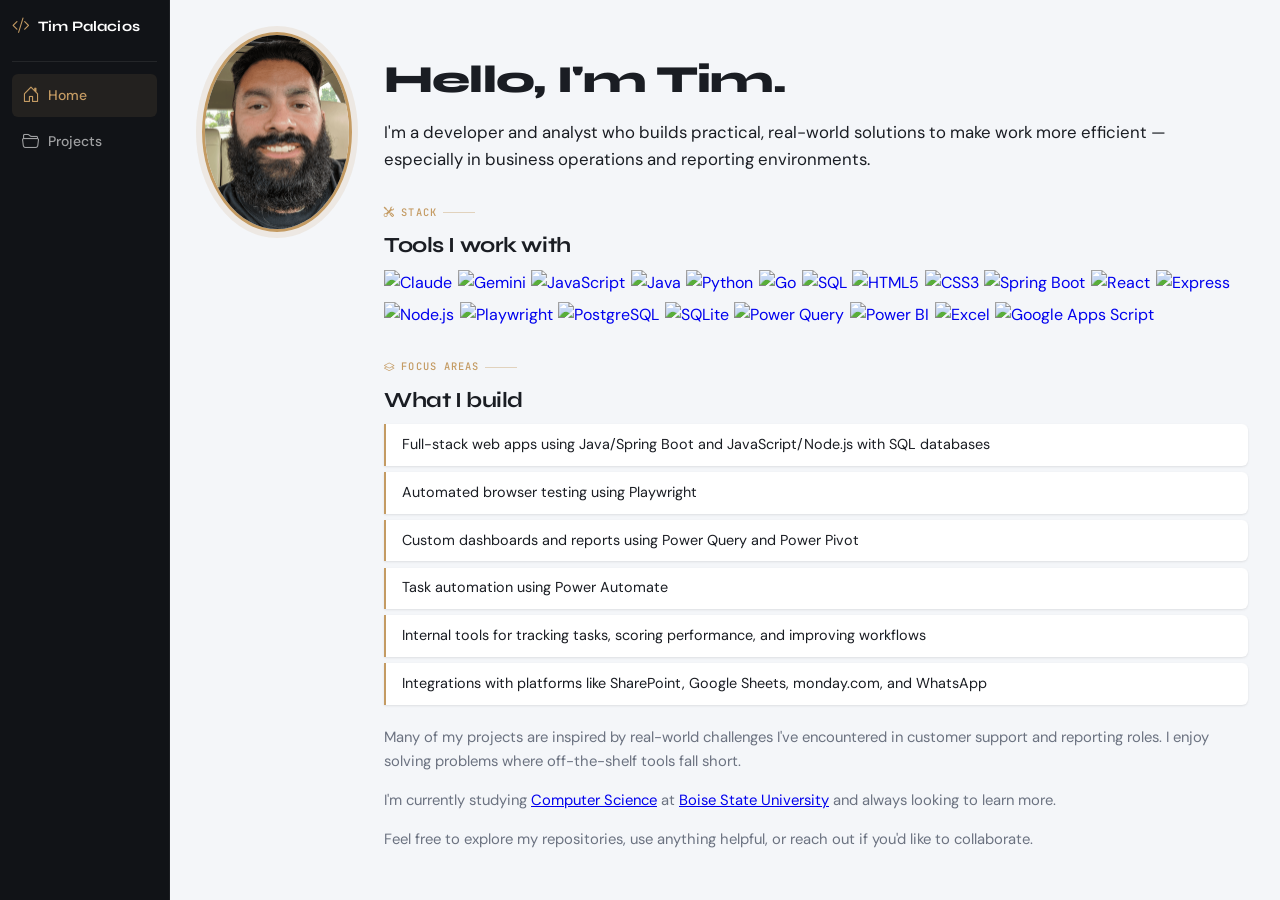
==== commit a1970ba0: "UI overhaul: remove Bootstrap, add filter, fade-in, badge fixes - Replaced Bootstrap layout with cus" ====
--- a/index.html
+++ b/index.html
@@ -4,9 +4,6 @@
     <meta charset="UTF-8"/>
     <meta name="viewport" content="width=device-width, initial-scale=1"/>
     <title>Tim Palacios | Developer &amp; Analyst</title>
-
-    <!-- Bootstrap CSS -->
-    <link href="https://cdn.jsdelivr.net/npm/bootstrap@5.3.3/dist/css/bootstrap.min.css" rel="stylesheet">
 
     <!-- Bootstrap Icons -->
     <link href="https://cdn.jsdelivr.net/npm/bootstrap-icons@1.11.3/font/bootstrap-icons.css" rel="stylesheet">
@@ -25,136 +22,142 @@
 </head>
 <body>
 
-<div class="container-fluid">
-    <div class="row flex-nowrap">
-        <!-- Sidebar -->
-        <div class="col-auto sidebar-col px-sm-2 px-0 bg-dark">
-            <div class="d-flex flex-column align-items-center align-items-sm-start px-3 pt-3 text-white min-vh-100">
-                <a href="/" class="sidebar-brand d-none d-sm-flex w-100">
-                    <i class="bi bi-code-slash" style="color: var(--color-accent);"></i>
-                    Tim Palacios
-                </a>
-                <ul class="nav nav-pills flex-column mb-sm-auto mb-0 align-items-center align-items-sm-start w-100" id="menu">
-                    <li class="nav-item w-100">
-                        <a href="index.html" class="nav-link align-middle px-2 active" style="color: var(--color-accent); background: rgba(196,155,99,0.1);">
-                            <i class="fs-5 bi-house-door"></i>
-                            <span class="ms-2 d-none d-sm-inline">Home</span>
+<div class="layout">
+    <aside class="sidebar">
+        <div class="sidebar-inner">
+            <a href="index.html" class="sidebar-brand">
+                <i class="bi bi-code-slash"></i>
+                <span class="sidebar-label">Tim Palacios</span>
+            </a>
+            <nav aria-label="Main navigation">
+                <ul class="nav-list">
+                    <li>
+                        <a href="index.html" class="nav-link">
+                            <i class="bi bi-house-door"></i>
+                            <span class="nav-label">Home</span>
                         </a>
                     </li>
-                    <li class="nav-item w-100">
-                        <a href="projects.html" class="nav-link align-middle px-2">
-                            <i class="fs-5 bi-folder2-open"></i>
-                            <span class="ms-2 d-none d-sm-inline">Projects</span>
+                    <li>
+                        <a href="projects.html" class="nav-link">
+                            <i class="bi bi-folder2-open"></i>
+                            <span class="nav-label">Projects</span>
                         </a>
                     </li>
                 </ul>
-            </div>
+            </nav>
         </div>
+    </aside>
 
-        <!-- Main content -->
-        <div class="col py-4 px-4">
-            <div class="content-area">
-                <div class="row align-items-start">
-                    <div class="col-md-3 mb-3">
-                        <div class="oval-frame">
-                            <img src="img/profile_photo.png" class="img-fluid" alt="Tim Palacios profile photo">
-                        </div>
+    <main class="main-content">
+        <div class="content-area">
+            <div class="profile-section">
+                <div class="profile-photo-col">
+                    <div class="oval-frame">
+                        <img src="img/profile_photo.png" alt="Tim Palacios profile photo">
                     </div>
-                    <div class="col-md-9 ps-md-4">
-                        <h1 class="mb-2">Hello, I'm Tim.</h1>
-                        <p class="mb-4" style="font-size: 1.05rem;">
-                            I'm a developer and analyst who builds practical, real-world solutions to make work more
-                            efficient — especially in business operations and reporting environments.
-                        </p>
+                </div>
+                <div class="profile-content-col">
+                    <h1>Hello, I'm Tim.</h1>
+                    <p style="font-size: 1.05rem; margin-bottom: 1.5rem;">
+                        I'm a developer and analyst who builds practical, real-world solutions to make work more
+                        efficient — especially in business operations and reporting environments.
+                    </p>
 
-                        <div class="section-label"><i class="bi bi-tools"></i> Stack</div>
-                        <h2 class="mt-0 mb-3">Tools I work with</h2>
-                        <ul class="list-inline mb-4">
-                            <li class="list-inline-item me-1 mb-1">
-                                <a href="https://www.java.com/" target="_blank" rel="noopener noreferrer">
-                                    <img src="https://img.shields.io/badge/Java-ED8B00?logo=openjdk&logoColor=white" alt="Java" />
-                                </a>
-                            </li>
-                            <li class="list-inline-item me-1 mb-1">
-                                <a href="https://en.wikipedia.org/wiki/SQL" target="_blank" rel="noopener noreferrer">
-                                    <img src="https://img.shields.io/badge/SQL-4479A1?logo=postgresql&logoColor=white" alt="SQL" />
-                                </a>
-                            </li>
-                            <li class="list-inline-item me-1 mb-1">
-                                <a href="https://spring.io/projects/spring-boot" target="_blank" rel="noopener noreferrer">
-                                    <img src="https://img.shields.io/badge/Spring_Boot-6DB33F?logo=springboot&logoColor=white" alt="Spring Boot" />
-                                </a>
-                            </li>
-                            <li class="list-inline-item me-1 mb-1">
-                                <a href="https://nodejs.org/" target="_blank" rel="noopener noreferrer">
-                                    <img src="https://img.shields.io/badge/Node.js-339933?logo=node.js&logoColor=white" alt="Node.js" />
-                                </a>
-                            </li>
-                            <li class="list-inline-item me-1 mb-1">
-                                <a href="https://developer.mozilla.org/en-US/docs/Web/JavaScript" target="_blank" rel="noopener noreferrer">
-                                    <img src="https://img.shields.io/badge/JavaScript-F7DF1E?logo=javascript&logoColor=black" alt="JavaScript" />
-                                </a>
-                            </li>
-                            <li class="list-inline-item me-1 mb-1">
-                                <a href="https://playwright.dev/" target="_blank" rel="noopener noreferrer">
-                                    <img src="https://img.shields.io/badge/Playwright-45BA63?logo=playwright&logoColor=white" alt="Playwright" />
-                                </a>
-                            </li>
-                            <li class="list-inline-item me-1 mb-1">
-                                <a href="https://learn.microsoft.com/en-us/power-query/" target="_blank" rel="noopener noreferrer">
-                                    <img src="https://img.shields.io/badge/Power_Query-2596be?logo=microsoft&logoColor=white" alt="Power Query" />
-                                </a>
-                            </li>
-                            <li class="list-inline-item me-1 mb-1">
-                                <a href="https://powerbi.microsoft.com/" target="_blank" rel="noopener noreferrer">
-                                    <img src="https://img.shields.io/badge/Power_BI-F2C811?logo=powerbi&logoColor=black" alt="Power BI" />
-                                </a>
-                            </li>
-                            <li class="list-inline-item me-1 mb-1">
-                                <a href="https://www.microsoft.com/en-us/microsoft-365/excel" target="_blank" rel="noopener noreferrer">
-                                    <img src="https://img.shields.io/badge/Excel-217346?logo=microsoft-excel&logoColor=white" alt="Excel" />
-                                </a>
-                            </li>
-                            <li class="list-inline-item me-1 mb-1">
-                                <a href="https://developers.google.com/apps-script" target="_blank" rel="noopener noreferrer">
-                                    <img src="https://img.shields.io/badge/Google_Apps_Script-4285F4?logo=google&logoColor=white" alt="Google Apps Script" />
-                                </a>
-                            </li>
-                        </ul>
+                    <div class="section-label fade-in"><i class="bi bi-tools"></i> Stack</div>
+                    <h2 style="margin-top: 0; margin-bottom: 0.75rem;">Tools I work with</h2>
+                    <div class="tech-stack-row" style="margin-bottom: 1.5rem;">
+                        <a href="https://claude.ai/code" target="_blank" rel="noopener noreferrer" class="techstack">
+                            <img src="https://img.shields.io/badge/Claude-D97757?logo=anthropic&logoColor=white" alt="Claude" />
+                        </a>
+                        <a href="https://gemini.google.com/" target="_blank" rel="noopener noreferrer" class="techstack">
+                            <img src="https://img.shields.io/badge/Gemini-8E75B2?logo=googlegemini&logoColor=white" alt="Gemini" />
+                        </a>
+                        <a href="https://developer.mozilla.org/en-US/docs/Web/JavaScript" target="_blank" rel="noopener noreferrer" class="techstack">
+                            <img src="https://img.shields.io/badge/JavaScript-F7DF1E?logo=javascript&logoColor=black" alt="JavaScript" />
+                        </a>
+                        <a href="https://www.java.com/" target="_blank" rel="noopener noreferrer" class="techstack">
+                            <img src="https://img.shields.io/badge/Java-ED8B00?logo=openjdk&logoColor=white" alt="Java" />
+                        </a>
+                        <a href="https://www.python.org/" target="_blank" rel="noopener noreferrer" class="techstack">
+                            <img src="https://img.shields.io/badge/Python-3776AB?logo=python&logoColor=white" alt="Python" />
+                        </a>
+                        <a href="https://go.dev/" target="_blank" rel="noopener noreferrer" class="techstack">
+                            <img src="https://img.shields.io/badge/Go-00ADD8?logo=go&logoColor=white" alt="Go" />
+                        </a>
+                        <a href="https://en.wikipedia.org/wiki/SQL" target="_blank" rel="noopener noreferrer" class="techstack">
+                            <img src="https://img.shields.io/badge/SQL-4479A1?logo=postgresql&logoColor=white" alt="SQL" />
+                        </a>
+                        <a href="https://developer.mozilla.org/en-US/docs/Web/Guide/HTML/HTML5" target="_blank" rel="noopener noreferrer" class="techstack">
+                            <img src="https://img.shields.io/badge/HTML-5-orange?logo=html5&logoColor=white" alt="HTML5" />
+                        </a>
+                        <a href="https://developer.mozilla.org/en-US/docs/Web/CSS" target="_blank" rel="noopener noreferrer" class="techstack">
+                            <img src="https://img.shields.io/badge/CSS-3-blue?logo=css3&logoColor=white" alt="CSS3" />
+                        </a>
+                        <a href="https://spring.io/projects/spring-boot" target="_blank" rel="noopener noreferrer" class="techstack">
+                            <img src="https://img.shields.io/badge/Spring_Boot-6DB33F?logo=springboot&logoColor=white" alt="Spring Boot" />
+                        </a>
+                        <a href="https://react.dev/" target="_blank" rel="noopener noreferrer" class="techstack">
+                            <img src="https://img.shields.io/badge/React-61DAFB?logo=react&logoColor=black" alt="React" />
+                        </a>
+                        <a href="https://expressjs.com/" target="_blank" rel="noopener noreferrer" class="techstack">
+                            <img src="https://img.shields.io/badge/Express-000000?logo=express&logoColor=white" alt="Express" />
+                        </a>
+                        <a href="https://nodejs.org/" target="_blank" rel="noopener noreferrer" class="techstack">
+                            <img src="https://img.shields.io/badge/Node.js-339933?logo=node.js&logoColor=white" alt="Node.js" />
+                        </a>
+                        <a href="https://playwright.dev/" target="_blank" rel="noopener noreferrer" class="techstack">
+                            <img src="https://img.shields.io/badge/Playwright-45BA63?logo=playwright&logoColor=white" alt="Playwright" />
+                        </a>
+                        <a href="https://www.postgresql.org/" target="_blank" rel="noopener noreferrer" class="techstack">
+                            <img src="https://img.shields.io/badge/PostgreSQL-336791?logo=postgresql&logoColor=white" alt="PostgreSQL" />
+                        </a>
+                        <a href="https://sqlite.org/" target="_blank" rel="noopener noreferrer" class="techstack">
+                            <img src="https://img.shields.io/badge/SQLite-003B57?logo=sqlite&logoColor=white" alt="SQLite" />
+                        </a>
+                        <a href="https://learn.microsoft.com/en-us/power-query/" target="_blank" rel="noopener noreferrer" class="techstack">
+                            <img src="https://img.shields.io/badge/Power_Query-2596be?logo=microsoft&logoColor=white" alt="Power Query" />
+                        </a>
+                        <a href="https://powerbi.microsoft.com/" target="_blank" rel="noopener noreferrer" class="techstack">
+                            <img src="https://img.shields.io/badge/Power_BI-F2C811?logo=powerbi&logoColor=black" alt="Power BI" />
+                        </a>
+                        <a href="https://www.microsoft.com/en-us/microsoft-365/excel" target="_blank" rel="noopener noreferrer" class="techstack">
+                            <img src="https://img.shields.io/badge/Excel-217346?logo=microsoft-excel&logoColor=white" alt="Excel" />
+                        </a>
+                        <a href="https://developers.google.com/apps-script" target="_blank" rel="noopener noreferrer" class="techstack">
+                            <img src="https://img.shields.io/badge/Google_Apps_Script-4285F4?logo=google&logoColor=white" alt="Google Apps Script" />
+                        </a>
+                    </div>
 
-                        <div class="section-label"><i class="bi bi-layers"></i> Focus Areas</div>
-                        <h2 class="mt-0 mb-3">What I build</h2>
-                        <ul class="focus-list">
-                            <li>Full-stack web apps using Java/Spring Boot and JavaScript/Node.js with SQL databases</li>
-                            <li>Automated browser testing using Playwright</li>
-                            <li>Custom dashboards and reports using Power Query and Power Pivot</li>
-                            <li>Task automation using Power Automate</li>
-                            <li>Internal tools for tracking tasks, scoring performance, and improving workflows</li>
-                            <li>Integrations with platforms like SharePoint, Google Sheets, monday.com, and WhatsApp</li>
-                        </ul>
+                    <div class="section-label fade-in"><i class="bi bi-layers"></i> Focus Areas</div>
+                    <h2 style="margin-top: 0; margin-bottom: 0.75rem;">What I build</h2>
+                    <ul class="focus-list">
+                        <li class="fade-in">Full-stack web apps using Java/Spring Boot and JavaScript/Node.js with SQL databases</li>
+                        <li class="fade-in">Automated browser testing using Playwright</li>
+                        <li class="fade-in">Custom dashboards and reports using Power Query and Power Pivot</li>
+                        <li class="fade-in">Task automation using Power Automate</li>
+                        <li class="fade-in">Internal tools for tracking tasks, scoring performance, and improving workflows</li>
+                        <li class="fade-in">Integrations with platforms like SharePoint, Google Sheets, monday.com, and WhatsApp</li>
+                    </ul>
 
-                        <p style="font-size: 0.925rem; color: var(--color-text-muted);">
-                            Many of my projects are inspired by real-world challenges I've encountered in customer
-                            support and reporting roles. I enjoy solving problems where off-the-shelf tools fall short.
-                        </p>
+                    <p style="font-size: 0.925rem; color: var(--color-text-muted);">
+                        Many of my projects are inspired by real-world challenges I've encountered in customer
+                        support and reporting roles. I enjoy solving problems where off-the-shelf tools fall short.
+                    </p>
 
-                        <p style="font-size: 0.925rem; color: var(--color-text-muted);">
-                            I'm currently studying <a href="https://www.boisestate.edu/coen-cs/" target="_blank" rel="noopener noreferrer">Computer Science</a> at
-                            <a href="https://www.boisestate.edu/" target="_blank" rel="noopener noreferrer">Boise State University</a> and always looking to learn more.
-                        </p>
+                    <p style="font-size: 0.925rem; color: var(--color-text-muted);">
+                        I'm currently studying <a href="https://www.boisestate.edu/coen-cs/" target="_blank" rel="noopener noreferrer">Computer Science</a> at
+                        <a href="https://www.boisestate.edu/" target="_blank" rel="noopener noreferrer">Boise State University</a> and always looking to learn more.
+                    </p>
 
-                        <p style="font-size: 0.925rem; color: var(--color-text-muted);">
-                            Feel free to explore my repositories, use anything helpful, or reach out if you'd like to collaborate.
-                        </p>
-                    </div>
+                    <p style="font-size: 0.925rem; color: var(--color-text-muted);">
+                        Feel free to explore my repositories, use anything helpful, or reach out if you'd like to collaborate.
+                    </p>
                 </div>
             </div>
         </div>
-    </div>
+    </main>
 </div>
 
-<!-- Bootstrap JS -->
-<script src="https://cdn.jsdelivr.net/npm/bootstrap@5.3.3/dist/js/bootstrap.bundle.min.js"></script>
-
+<script src="scripts.js"></script>
 </body>
 </html>
--- a/styles.css
+++ b/styles.css
@@ -7,7 +7,6 @@
    CSS Variables / Custom Properties
    ================================ */
 :root {
-    /* Colors - Light Mode */
     --color-bg: #f4f6f9;
     --color-surface: #ffffff;
     --color-text: #1a1d23;
@@ -21,23 +20,19 @@
     --color-border: rgba(0, 0, 0, 0.08);
     --color-featured-border: rgba(196, 155, 99, 0.5);
 
-    /* Spacing */
     --spacing-sm: 0.5rem;
     --spacing-md: 1rem;
     --spacing-lg: 2rem;
 
-    /* Transitions */
     --transition-fast: 0.15s ease;
     --transition-normal: 0.2s ease;
     --transition-slow: 0.3s ease;
 
-    /* Shadows */
     --shadow-sm: 0 1px 3px rgba(0, 0, 0, 0.06), 0 1px 2px rgba(0, 0, 0, 0.04);
     --shadow-md: 0 4px 16px rgba(0, 0, 0, 0.1);
     --shadow-lg: 0 8px 32px rgba(0, 0, 0, 0.15);
     --shadow-featured: 0 4px 20px rgba(196, 155, 99, 0.2);
 
-    /* Border radius */
     --radius-sm: 6px;
     --radius-md: 10px;
     --radius-lg: 14px;
@@ -77,28 +72,42 @@
     font-family: 'DM Sans', system-ui, -apple-system, sans-serif;
     font-size: 1rem;
     line-height: 1.65;
-}
-
-/* ================================
-   Main Content Area
-   ================================ */
+    margin: 0;
+}
+
+/* ================================
+   Layout
+   ================================ */
+.layout {
+    display: flex;
+    min-height: 100vh;
+}
+
+.main-content {
+    flex: 1;
+    min-width: 0;
+    padding: 2rem;
+}
+
 .content-area {
     max-width: 1100px;
 }
 
 /* ================================
-   Navigation / Sidebar
-   ================================ */
-.bg-dark {
-    background-color: var(--color-dark) !important;
+   Sidebar
+   ================================ */
+.sidebar {
+    width: 170px;
+    flex: 0 0 170px;
+    background-color: var(--color-dark);
     border-right: 1px solid rgba(255, 255, 255, 0.05);
 }
 
-@media (min-width: 576px) {
-    .sidebar-col {
-        width: 170px;
-        flex: 0 0 170px;
-    }
+.sidebar-inner {
+    display: flex;
+    flex-direction: column;
+    padding: 0.75rem;
+    min-height: 100vh;
 }
 
 .sidebar-brand {
@@ -116,8 +125,27 @@
     margin-bottom: 0.75rem;
 }
 
+.sidebar-brand i {
+    color: var(--color-accent);
+    font-size: 1.1rem;
+    flex-shrink: 0;
+}
+
 .sidebar-brand:hover {
     color: var(--color-accent);
+}
+
+/* ================================
+   Navigation
+   ================================ */
+.nav-list {
+    list-style: none;
+    padding: 0;
+    margin: 0;
+    display: flex;
+    flex-direction: column;
+    gap: 0.15rem;
+    width: 100%;
 }
 
 .nav-link {
@@ -128,6 +156,16 @@
     border-radius: var(--radius-sm);
     padding: 0.45rem 0.6rem;
     transition: color var(--transition-normal), background var(--transition-normal), transform var(--transition-fast);
+    text-decoration: none;
+    display: flex;
+    align-items: center;
+    gap: 0.5rem;
+    width: 100%;
+}
+
+.nav-link i {
+    font-size: 1.1rem;
+    flex-shrink: 0;
 }
 
 .nav-link:hover,
@@ -137,11 +175,34 @@
     transform: translateX(3px);
 }
 
+.nav-link.active {
+    color: var(--color-accent);
+    background: rgba(196, 155, 99, 0.1);
+}
+
 .nav-link:focus {
     outline: 2px solid var(--color-accent);
     outline-offset: 2px;
 }
 
+/* ================================
+   Profile Section (index.html)
+   ================================ */
+.profile-section {
+    display: flex;
+    align-items: flex-start;
+    gap: 2rem;
+    flex-wrap: wrap;
+}
+
+.profile-photo-col {
+    flex: 0 0 auto;
+}
+
+.profile-content-col {
+    flex: 1;
+    min-width: 0;
+}
 
 /* ================================
    Profile / Oval Frame
@@ -229,6 +290,7 @@
 h1 {
     font-size: 2.4rem;
     font-weight: 800;
+    margin-bottom: 0.5rem;
 }
 
 h2 {
@@ -252,7 +314,7 @@
 }
 
 /* ================================
-   Cards — Base
+   Cards - Base
    ================================ */
 .card {
     background-color: var(--color-surface);
@@ -260,6 +322,7 @@
     border-radius: var(--radius-md);
     box-shadow: var(--shadow-sm);
     transition: transform var(--transition-normal), box-shadow var(--transition-normal);
+    margin-bottom: 1rem;
 }
 
 .card:hover {
@@ -416,7 +479,7 @@
 }
 
 /* ================================
-   Focus Areas List (replaces list-group)
+   Focus Areas List (index.html)
    ================================ */
 .focus-list {
     list-style: none;
@@ -437,10 +500,69 @@
     box-shadow: var(--shadow-sm);
 }
 
-@media (prefers-color-scheme: dark) {
-    .focus-list li {
-        background: var(--color-surface);
-    }
+/* ================================
+   Filter Bar (projects.html)
+   ================================ */
+.filter-bar {
+    display: flex;
+    flex-wrap: wrap;
+    gap: 0.5rem;
+    margin-bottom: 1.75rem;
+}
+
+.filter-pill {
+    font-family: 'JetBrains Mono', monospace;
+    font-size: 0.7rem;
+    font-weight: 500;
+    letter-spacing: 0.05em;
+    text-transform: uppercase;
+    color: var(--color-text-muted);
+    background: var(--color-surface);
+    border: 1px solid var(--color-border);
+    border-radius: 100px;
+    padding: 0.3rem 0.85rem;
+    cursor: pointer;
+    transition: color var(--transition-fast), background var(--transition-fast), border-color var(--transition-fast);
+}
+
+.filter-pill:hover {
+    color: var(--color-text);
+    border-color: var(--color-accent);
+}
+
+.filter-pill.active {
+    color: #111;
+    background: var(--color-accent);
+    border-color: var(--color-accent);
+}
+
+/* ================================
+   Section Groups (projects.html)
+   ================================ */
+.section-group {
+    margin-bottom: 0.5rem;
+}
+
+.section-group .section-label {
+    margin-top: 1rem;
+}
+
+.section-group:first-child .section-label {
+    margin-top: 0;
+}
+
+/* ================================
+   Fade-in Animation
+   ================================ */
+.js .fade-in {
+    opacity: 0;
+    transform: translateY(14px);
+    transition: opacity 0.4s ease, transform 0.4s ease;
+}
+
+.js .fade-in.visible {
+    opacity: 1;
+    transform: translateY(0);
 }
 
 /* ================================
@@ -468,13 +590,64 @@
     .card-featured {
         background: linear-gradient(135deg, rgba(196, 155, 99, 0.08) 0%, var(--color-surface) 55%);
     }
+
+    .filter-pill {
+        background: var(--color-surface);
+    }
+
+    .focus-list li {
+        background: var(--color-surface);
+    }
+}
+
+/* ================================
+   Responsive
+   ================================ */
+@media (max-width: 575px) {
+    .sidebar {
+        width: 52px;
+        flex: 0 0 52px;
+    }
+
+    .sidebar-inner {
+        padding: 0.5rem;
+        align-items: center;
+    }
+
+    .sidebar-label,
+    .nav-label {
+        display: none;
+    }
+
+    .sidebar-brand {
+        justify-content: center;
+        gap: 0;
+        padding-bottom: 1rem;
+        margin-bottom: 0.5rem;
+    }
+
+    .nav-link {
+        justify-content: center;
+        padding: 0.5rem;
+        gap: 0;
+    }
+
+    .main-content {
+        padding: 1.25rem 1rem;
+    }
+}
+
+@media (max-width: 768px) {
+    .profile-section {
+        flex-direction: column;
+    }
 }
 
 /* ================================
    Print Styles
    ================================ */
 @media print {
-    .bg-dark {
+    .sidebar {
         display: none !important;
     }
 
@@ -483,9 +656,8 @@
         color: black;
     }
 
-    .col {
+    .main-content {
         width: 100% !important;
-        max-width: 100% !important;
     }
 
     .card,
@@ -524,6 +696,11 @@
         animation-iteration-count: 1 !important;
         transition-duration: 0.01ms !important;
     }
+
+    .js .fade-in {
+        opacity: 1;
+        transform: none;
+    }
 }
 
 :focus-visible {
